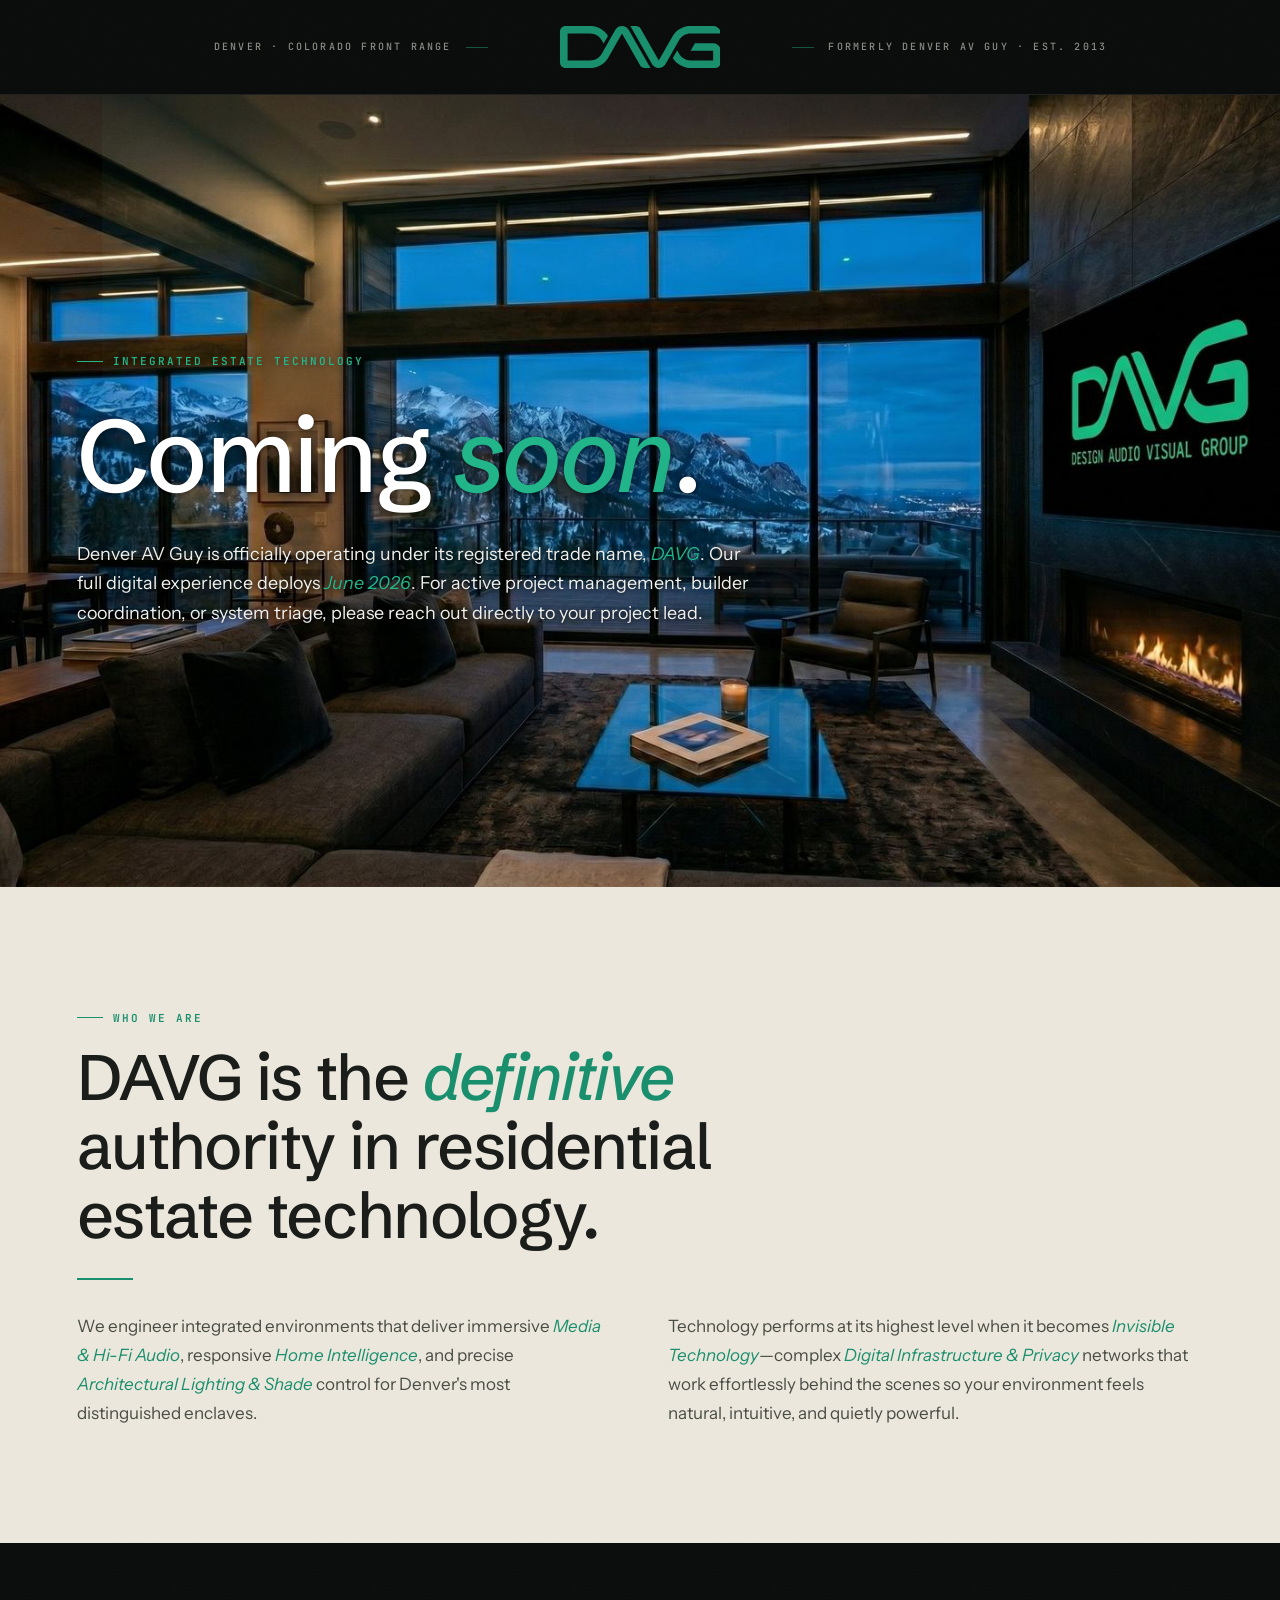
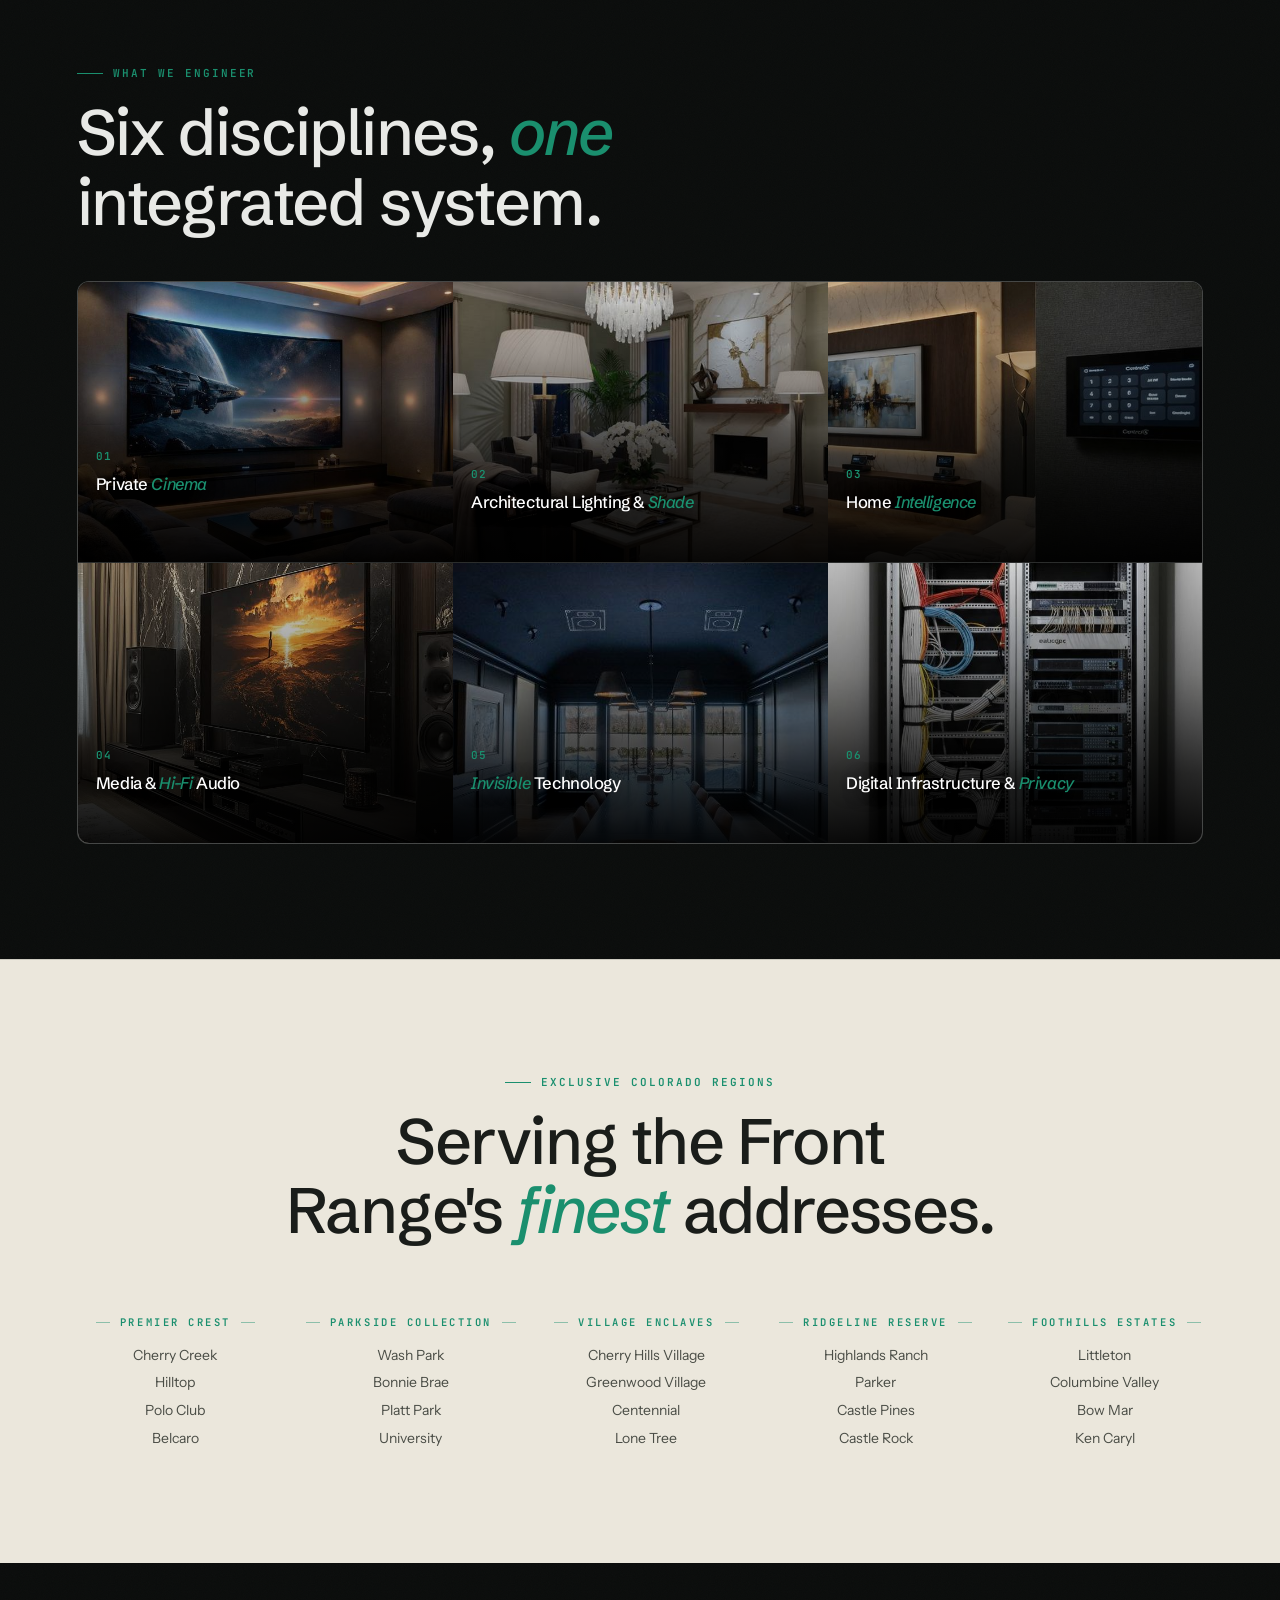
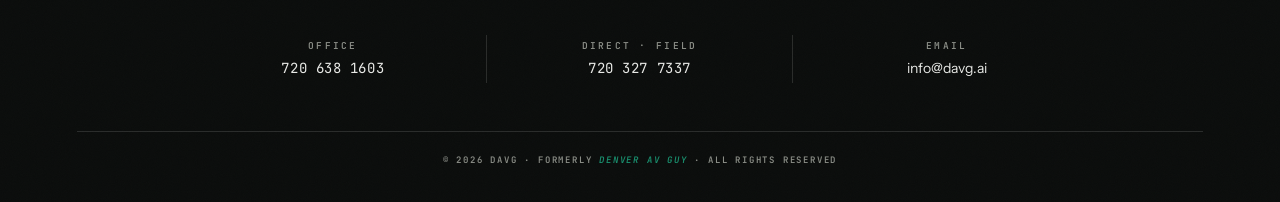
==== index.html @ 2631af92 "Add files via upload" ====
<!DOCTYPE html>
<html lang="en">
<head>
  <meta charset="UTF-8">
  <meta name="viewport" content="width=device-width, initial-scale=1.0">
  <meta name="color-scheme" content="dark light">
  <meta name="format-detection" content="telephone=no">
  <title>DAVG | Custom Home Automation &amp; Private Cinema Denver</title>
  <meta name="description" content="Designers and engineers of elite private cinemas, architectural lighting, and integrated estate technology across exclusive Colorado service regions.">
  <meta name="author" content="DAVG">
  <meta name="robots" content="index, follow, max-image-preview:large, max-snippet:-1">
  <meta name="googlebot" content="index, follow">
  <!-- Open Graph (social previews) -->
  <meta property="og:type"        content="website">
  <meta property="og:site_name"   content="DAVG">
  <meta property="og:locale"      content="en_US">
  <meta property="og:title"       content="DAVG | Custom Home Automation &amp; Private Cinema Denver">
  <meta property="og:description" content="Designers and engineers of elite private cinemas, architectural lighting, and integrated estate technology across exclusive Colorado service regions.">
  <meta property="og:url"         content="https://davg.ai/">
  <meta property="og:image"       content="https://davg.ai/og-image.jpg">
  <meta property="og:image:secure_url" content="https://davg.ai/og-image.jpg">
  <meta property="og:image:type"  content="image/jpeg">
  <meta property="og:image:width" content="1200">
  <meta property="og:image:height" content="630">
  <meta property="og:image:alt"   content="DAVG — Integrated Estate Technology, Coming June 2026">

  <!-- Twitter card -->
  <meta name="twitter:card"        content="summary_large_image">
  <meta name="twitter:title"       content="DAVG | Custom Home Automation &amp; Private Cinema Denver">
  <meta name="twitter:description" content="Designers and engineers of elite private cinemas, architectural lighting, and integrated estate technology across exclusive Colorado service regions.">
  <meta name="twitter:image"       content="https://davg.ai/og-image.jpg">
  <meta name="twitter:image:alt"   content="DAVG — Integrated Estate Technology, Coming June 2026">

  <!-- Favicons (embedded as base64 — no external requests) -->
  <link rel="icon" type="image/png" sizes="32x32" href="[data-uri]">
  <link rel="apple-touch-icon" sizes="180x180" href="[data-uri]">
  <meta name="theme-color" content="#0A0C0B">
  <link rel="canonical" href="https://davg.ai/">

  <link rel="preconnect" href="https://fonts.googleapis.com">
  <link rel="preconnect" href="https://fonts.gstatic.com" crossorigin>
  <link href="https://fonts.googleapis.com/css2?family=Instrument+Sans:ital,wght@0,400;0,500;0,600;1,400;1,500&family=JetBrains+Mono:wght@400;500;600&family=Schibsted+Grotesk:ital,wght@0,400;0,500;0,600;1,400;1,500&display=swap" rel="stylesheet">

  <script type="application/ld+json">
  {
    "@context": "https://schema.org",
    "@type": "ProfessionalService",
    "@id": "https://davg.ai/#organization",
    "name": "DAVG",
    "alternateName": ["Denver AV Guy", "Design Audio Visual Group"],
    "description": "Designers and engineers of elite private cinemas, architectural lighting, and integrated estate technology across exclusive Colorado service regions.",
    "url": "https://davg.ai/",
    "logo": "https://davg.ai/og-image.jpg",
    "image": "https://davg.ai/og-image.jpg",
    "foundingDate": "2013",
    "priceRange": "$$$$",
    "email": "info@davg.ai",
    "telephone": "+1-720-638-1603",
    "areaServed": [
      { "@type": "AdministrativeArea", "name": "Cherry Creek" },
      { "@type": "AdministrativeArea", "name": "Hilltop" },
      { "@type": "AdministrativeArea", "name": "Polo Club" },
      { "@type": "AdministrativeArea", "name": "Belcaro" },
      { "@type": "AdministrativeArea", "name": "Wash Park" },
      { "@type": "AdministrativeArea", "name": "Bonnie Brae" },
      { "@type": "AdministrativeArea", "name": "Platt Park" },
      { "@type": "AdministrativeArea", "name": "University" },
      { "@type": "AdministrativeArea", "name": "Cherry Hills Village" },
      { "@type": "AdministrativeArea", "name": "Greenwood Village" },
      { "@type": "AdministrativeArea", "name": "Centennial" },
      { "@type": "AdministrativeArea", "name": "Lone Tree" },
      { "@type": "AdministrativeArea", "name": "Highlands Ranch" },
      { "@type": "AdministrativeArea", "name": "Parker" },
      { "@type": "AdministrativeArea", "name": "Castle Pines" },
      { "@type": "AdministrativeArea", "name": "Castle Rock" },
      { "@type": "AdministrativeArea", "name": "Littleton" },
      { "@type": "AdministrativeArea", "name": "Columbine Valley" },
      { "@type": "AdministrativeArea", "name": "Bow Mar" },
      { "@type": "AdministrativeArea", "name": "Ken Caryl" }
    ],
    "contactPoint": [
      { "@type": "ContactPoint", "telephone": "+1-720-638-1603", "contactType": "customer service", "availableLanguage": ["English"] },
      { "@type": "ContactPoint", "telephone": "+1-720-327-7337", "contactType": "technical support",  "availableLanguage": ["English"] },
      { "@type": "ContactPoint", "email": "info@davg.ai",         "contactType": "customer service",  "availableLanguage": ["English"] }
    ],
    "knowsAbout": [
      "Private Cinema Design",
      "Architectural Lighting & Shade Systems",
      "Home Automation & Intelligence Systems",
      "Media & Hi-Fi Audio Systems",
      "Invisible Technology & Concealed AV Engineering",
      "Private Digital Infrastructure & Privacy Networks"
    ]
  }
  </script>

  <!-- WebSite entity (helps Google's knowledge graph link the entity properly) -->
  <script type="application/ld+json">
  {
    "@context": "https://schema.org",
    "@type": "WebSite",
    "@id": "https://davg.ai/#website",
    "url": "https://davg.ai/",
    "name": "DAVG",
    "description": "Integrated estate technology for the Colorado Front Range.",
    "publisher": { "@id": "https://davg.ai/#organization" },
    "inLanguage": "en-US"
  }
  </script>

  <style>
  /* ════════════════════════════════════════════════════════════════════
     DAVG DESIGN SYSTEM — tokens from colors_and_type.css + kit.css
     ════════════════════════════════════════════════════════════════════ */
  *, *::before, *::after { box-sizing: border-box; margin: 0; padding: 0; }

  :root {
    /* Cream surface family */
    --color-cream:   #F2EFE7;
    --color-cream-2: #EBE7DC;
    --color-cream-3: #E2DDCE;

    /* Text on cream */
    --color-text-dark:      #1A1D1A;
    --color-text-dark-mute: #4A4D46;
    --color-text-dark-fade: #5E615A;

    /* Dark surface family */
    --color-dark:   #0A0C0B;
    --color-dark-2: #0F1310;
    --color-dark-3: #141A16;

    /* Text on dark */
    --color-text-light:      #E8E9E6;
    --color-text-light-mute: #A9AFA6;
    --color-text-light-fade: #8A8D86;

    /* Accents */
    --color-teal:        #1A8F6E;
    --color-teal-bright: #22B589;

    /* Type families */
    --font-display: 'Schibsted Grotesk', system-ui, sans-serif;
    --font-body:    'Instrument Sans', system-ui, sans-serif;
    --font-mono:    'JetBrains Mono', ui-monospace, monospace;

    /* Tracking */
    --tracking-tight:  -0.025em;
    --tracking-widest:  0.18em;
    --tracking-logo:    0.20em;

    /* Fluid type scale */
    --text-h1:     clamp(3.25rem, 8vw, 6.5rem);
    --text-h2:     clamp(2.25rem, 5vw, 4rem);
    --text-h3:     clamp(1.5rem,  3vw, 2.25rem);
    --text-body:   1.0625rem;
    --text-eyebrow:11px;
  }

  /* Theme scope: DARK */
  [data-bg="dark"] {
    --sf:        var(--color-dark);
    --sf-card:   var(--color-dark-2);
    --tx:        var(--color-text-light);
    --tx-mute:   var(--color-text-light-mute);
    --tx-fade:   var(--color-text-light-fade);
    --hair:      rgba(232,233,230,0.14);
    --hair-strong: rgba(232,233,230,0.24);
    background: var(--sf);
    color: var(--tx);
  }

  /* Theme scope: CREAM */
  [data-bg="cream"] {
    --sf:        var(--color-cream-2);
    --sf-card:   var(--color-cream-3);
    --sf-feat:   var(--color-cream-3);
    --tx:        var(--color-text-dark);
    --tx-mute:   var(--color-text-dark-mute);
    --tx-fade:   var(--color-text-dark-fade);
    --hair:      rgba(26,29,26,0.14);
    --hair-strong: rgba(26,29,26,0.24);
    background: var(--sf);
    color: var(--tx);
  }

  html, body {
    background: var(--color-dark);
    color: var(--color-text-light);
    font-family: var(--font-body);
    -webkit-font-smoothing: antialiased;
    -moz-osx-font-smoothing: grayscale;
    min-height: 100vh;
    overflow-x: hidden;
  }

  /* Grain — applied only to dark sections via ::before */
  [data-bg="dark"] { position: relative; }
  [data-bg="dark"] > * { position: relative; z-index: 1; }
  [data-bg="dark"]::before {
    content: '';
    position: absolute; inset: 0; pointer-events: none; z-index: 0;
    opacity: 0.022;
    background-image: url("data:image/svg+xml,%3Csvg viewBox='0 0 256 256' xmlns='http://www.w3.org/2000/svg'%3E%3Cfilter id='n'%3E%3CfeTurbulence type='fractalNoise' baseFrequency='0.88' numOctaves='4' stitchTiles='stitch'/%3E%3C/filter%3E%3Crect width='100%25' height='100%25' filter='url(%23n)'/%3E%3C/svg%3E");
    background-size: 200px;
  }

  .davg-app { display: flex; flex-direction: column; min-height: 100vh; }
  .section  { padding: clamp(64px, 9vw, 130px) clamp(22px, 6vw, 90px); }
  .wrap     { max-width: 1180px; margin: 0 auto; width: 100%; }

  /* ─────────── EYEBROW ─────────── */
  .eyebrow {
    font-family: var(--font-mono);
    font-size: var(--text-eyebrow);
    letter-spacing: var(--tracking-widest);
    text-transform: uppercase;
    font-weight: 600;
    color: var(--color-teal);
    display: inline-flex; align-items: center; gap: 10px;
    margin: 0;
  }
  .eyebrow::before {
    content: ''; width: 26px; height: 1px;
    background: var(--color-teal);
    display: inline-block; flex-shrink: 0;
  }

  /* ─────────── HEADINGS ─────────── */
  .h1 {
    font-family: var(--font-display);
    font-size: var(--text-h1);
    font-weight: 500;
    line-height: 1.0;
    letter-spacing: var(--tracking-tight);
    color: var(--tx);
    text-wrap: balance;
    margin: 0;
  }
  .h2 {
    font-family: var(--font-display);
    font-size: var(--text-h2);
    font-weight: 500;
    line-height: 1.08;
    letter-spacing: var(--tracking-tight);
    color: var(--tx);
    text-wrap: balance;
    margin: 0;
  }
  .h3 {
    font-family: var(--font-display);
    font-size: var(--text-h3);
    font-weight: 500;
    line-height: 1.2;
    letter-spacing: var(--tracking-tight);
    color: var(--tx);
    margin: 0;
  }
  .h1 em, .h2 em, .h3 em {
    font-style: italic;
    color: var(--color-teal);
    font-weight: inherit;
  }

  .lede {
    font-family: var(--font-body);
    font-size: clamp(1.0625rem, 1.4vw, 1.25rem);
    line-height: 1.65;
    color: var(--tx-mute);
    max-width: 56ch;
  }
  .lede em {
    font-style: italic;
    color: var(--color-teal);
  }

  .body-p {
    font-family: var(--font-body);
    font-size: var(--text-body);
    line-height: 1.7;
    color: var(--tx-mute);
  }
  .body-p em { font-style: italic; color: var(--color-teal); }

  /* ─────────── HEADER ─────────── */
  .hdr {
    position: sticky; top: 0; z-index: 50;
    display: grid;
    grid-template-columns: 1fr auto 1fr;
    align-items: center;
    gap: clamp(28px, 6vw, 72px);
    padding: 26px clamp(28px, 6vw, 90px);
    background: color-mix(in srgb, var(--color-dark) 84%, transparent);
    backdrop-filter: blur(16px); -webkit-backdrop-filter: blur(16px);
    border-bottom: 1px solid rgba(232,233,230,0.10);
  }
  .hdr__meta {
    font-family: var(--font-mono);
    font-size: 10px; font-weight: 500;
    letter-spacing: 0.22em; text-transform: uppercase;
    color: var(--color-text-light-fade);
    display: inline-flex; align-items: center; gap: 14px;
    line-height: 1;
    overflow: hidden;
  }
  .hdr__meta-text {
    white-space: nowrap;
    overflow: hidden;
    text-overflow: ellipsis;
    min-width: 0;
  }
  /* Teal hairline accents that point toward the centred logo */
  .hdr__meta::before {
    content: '';
    width: 22px; height: 1px;
    background: var(--color-teal);
    opacity: 0.55;
    flex-shrink: 0;
  }
  /* Left meta: hide the default ::before, use ::after instead so the dash
     sits on the inside (closer to the logo) without reversing the words */
  .hdr__meta--left::before  { content: none; }
  .hdr__meta--left::after {
    content: '';
    width: 22px; height: 1px;
    background: var(--color-teal);
    opacity: 0.55;
    flex-shrink: 0;
  }
  .hdr__meta--left  { justify-content: flex-end; text-align: right; }
  .hdr__meta--right { justify-content: flex-start; text-align: left; }

  @media (max-width: 880px) {
    .hdr {
      grid-template-columns: 1fr;
      justify-items: center;
      gap: 14px;
      padding: 18px clamp(18px, 5vw, 40px);
    }
    .hdr__meta {
      font-size: 9px; letter-spacing: 0.2em; gap: 10px;
    }
    .hdr__meta::before,
    .hdr__meta--left::after { width: 18px; }
    .hdr__meta--left { text-align: center; }
  }
  .hdr__logo {
    height: 42px; width: auto; display: block;
    animation: logoPulse 5s ease-in-out infinite;
  }
  @keyframes logoPulse {
    0%,100%{ filter: drop-shadow(0 0 1px rgba(232,233,230,.30)) drop-shadow(0 0 16px rgba(34,181,137,.28)); }
    50%    { filter: drop-shadow(0 0 1px rgba(232,233,230,.15)) drop-shadow(0 0  8px rgba(34,181,137,.12)); }
  }

  /* ─────────── HERO (DARK) ─────────── */
  .hero {
    min-height: 88vh;
    display: flex; align-items: center;
    position: relative;
    background-image: url('[data-uri]');
    background-size: cover;
    background-position: center;
    background-repeat: no-repeat;
    overflow: hidden;
  }
  .hero__inner { display: grid; gap: 32px; max-width: 980px; }
  .hero .h1 { margin-top: 4px; }
  .hero__meta {
    margin-top: 56px;
    padding-top: 22px;
    border-top: 1px solid var(--hair);
    display: flex; justify-content: space-between; gap: 20px; flex-wrap: wrap;
    font-family: var(--font-mono);
    font-size: 11px; font-weight: 600;
    letter-spacing: 0.14em; text-transform: uppercase;
    color: var(--tx-fade);
  }

  /* Dark overlay — the new hero is already moody/dark so we just add a
     light atmospheric wash. The variation across the image is tiny (0.42 → 0.22),
     completely imperceptible as a gradient — reads as one cinematic frame. */
  .hero::before {
    content: '';
    position: absolute; inset: 0;
    background: linear-gradient(108deg,
      rgba(10,12,11,0.42) 0%,
      rgba(10,12,11,0.36) 40%,
      rgba(10,12,11,0.28) 75%,
      rgba(10,12,11,0.22) 100%);
    pointer-events: none;
    z-index: 0;
  }
  /* Subtle teal ambient on top of the overlay for brand atmosphere */
  .hero::after {
    content: '';
    position: absolute; top: -10vh; left: 8%;
    width: 600px; height: 70vh;
    background: radial-gradient(ellipse at 30% 30%, rgba(26,143,110,0.10) 0%, transparent 65%);
    pointer-events: none;
    z-index: 0;
    mix-blend-mode: screen;
  }
  .hero > * { position: relative; z-index: 1; }

  /* Hero text — bright with dark halos for safety on any pixel of the photo */
  .hero .eyebrow { text-shadow: 0 1px 10px rgba(0,0,0,0.7); color: #22B589; }
  .hero .eyebrow::before { background: #22B589; }
  .hero .h1      { color: #FFFFFF; text-shadow: 0 2px 26px rgba(0,0,0,0.75), 0 1px 4px rgba(0,0,0,0.55); }
  .hero .h1 em   { color: #22B589; }
  .hero .lede    { color: #F0F1ED; text-shadow: 0 1px 14px rgba(0,0,0,0.80), 0 1px 4px rgba(0,0,0,0.60); }
  .hero .lede em { color: #22B589; }

  /* Mobile: vertical gradient (slightly heavier at bottom where text sits) */
  @media (max-width: 720px) {
    .hero {
      min-height: 86vh;
      background-position: center;
    }
    .hero::before {
      background: linear-gradient(to bottom,
        rgba(10,12,11,0.22) 0%,
        rgba(10,12,11,0.32) 50%,
        rgba(10,12,11,0.55) 100%);
    }
  }

  /* ─────────── CREAM SECTION ─────────── */
  .cream-section .h2 { margin: 18px 0 32px; max-width: 22ch; }
  .cream-section__grid {
    display: grid;
    grid-template-columns: 1fr 1fr;
    gap: 28px 56px;
    margin-top: 8px;
  }
  @media (max-width: 720px) { .cream-section__grid { grid-template-columns: 1fr; } }

  /* Magazine-style drop accent */
  .cream-section .h2::after {
    content: '';
    display: block;
    width: 56px; height: 2px;
    background: var(--color-teal);
    margin-top: 28px;
  }

  /* ─────────── SERVICES (DARK, 3×2 IMAGE CARDS) ─────────── */
  .services-section .h2 { margin: 18px 0 44px; max-width: 18ch; }
  .services-grid {
    display: grid;
    grid-template-columns: repeat(3, 1fr);
    gap: 1px;
    background: var(--hair);
    border: 1px solid var(--hair);
    border-radius: 12px;
    overflow: hidden;
  }
  @media (max-width: 880px) { .services-grid { grid-template-columns: repeat(2, 1fr); } }
  @media (max-width: 540px) { .services-grid { grid-template-columns: 1fr; } }

  .svc {
    position: relative;
    aspect-ratio: 16 / 11;
    min-height: 280px;
    display: flex; flex-direction: column; justify-content: flex-end;
    overflow: hidden;
    background: var(--sf-card);
    cursor: default;
  }
  .svc__bg {
    position: absolute; inset: 0;
    background-size: cover; background-position: center;
    background-color: var(--color-dark-3);
    transition: transform 0.65s cubic-bezier(0.16,1,0.3,1);
  }
  .svc:hover .svc__bg { transform: scale(1.05); }

  .svc__overlay {
    position: absolute; inset: 0;
    background: linear-gradient(to top,
      rgba(0,0,0,0.95) 0%,
      rgba(0,0,0,0.78) 25%,
      rgba(0,0,0,0.42) 60%,
      rgba(0,0,0,0.15) 100%);
    transition: background 0.4s ease;
  }
  .svc:hover .svc__overlay {
    background: linear-gradient(to top,
      rgba(0,0,0,0.97) 0%,
      rgba(0,0,0,0.85) 30%,
      rgba(0,0,0,0.50) 65%,
      rgba(0,0,0,0.22) 100%);
  }

  .svc::after {
    content: '';
    position: absolute; bottom: 0; left: 0; right: 0; height: 2px;
    background: var(--color-teal);
    transform: scaleX(0); transform-origin: left;
    transition: transform 0.4s cubic-bezier(0.16,1,0.3,1);
  }
  .svc:hover::after { transform: scaleX(1); }

  .svc__content { position: relative; z-index: 2; padding: 22px 18px 22px; }
  .svc__num {
    font-family: var(--font-mono);
    font-size: 11px; font-weight: 600;
    letter-spacing: 0.12em;
    color: var(--color-teal);
    display: block; margin-bottom: 12px;
  }
  .svc__name {
    font-family: var(--font-display);
    font-size: clamp(0.95rem, 1.3vw, 1.1875rem);
    font-weight: 500;
    letter-spacing: var(--tracking-tight);
    color: #FFFFFF;
    line-height: 1.2;
    margin-bottom: 8px;
    text-shadow: 0 1px 18px rgba(0,0,0,0.55);
  }
  .svc__name em { font-style: italic; color: var(--color-teal); text-shadow: 0 1px 18px rgba(0,0,0,0.65); }
  .svc__desc {
    font-family: var(--font-body);
    font-size: 12px; line-height: 1.55;
    color: #E8E9E6;
    text-shadow: 0 1px 8px rgba(0,0,0,0.55);
    opacity: 0; transform: translateY(6px);
    transition: opacity 0.35s ease, transform 0.35s ease;
  }
  .svc:hover .svc__desc { opacity: 1; transform: translateY(0); }

  /* ─────────── SERVICE AREAS SECTION (own section above footer) ───────────
     5 evenly-spaced columns, centred and symmetrical.
     Region name in signature teal as an emblem-style label with hairline flanks.
  */
  .areas-section {
    padding: clamp(64px, 9vw, 120px) clamp(22px, 6vw, 90px);
    border-top: 1px solid var(--hair);
  }
  .areas-section__head {
    text-align: center;
    margin: 0 auto clamp(48px, 6vw, 72px);
    display: flex; flex-direction: column; align-items: center; gap: 18px;
  }
  .areas-grid {
    display: grid;
    grid-template-columns: repeat(5, 1fr);
    gap: clamp(20px, 2.5vw, 40px);
    max-width: 1280px;
    margin: 0 auto;
  }
  @media (max-width: 1100px) {
    .areas-grid { grid-template-columns: repeat(3, 1fr); gap: 44px 32px; }
  }
  @media (max-width: 720px) {
    .areas-grid { grid-template-columns: repeat(2, 1fr); gap: 40px 24px; }
  }
  @media (max-width: 460px) {
    .areas-grid { grid-template-columns: 1fr; gap: 36px; }
  }

  .area-col {
    display: flex;
    flex-direction: column;
    align-items: center;
    text-align: center;
    gap: 18px;
  }
  .area-col__name {
    font-family: var(--font-mono);
    font-size: 10.5px;
    font-weight: 600;
    letter-spacing: 0.24em;
    text-transform: uppercase;
    color: var(--color-teal);
    display: inline-flex;
    align-items: center;
    gap: 10px;
    line-height: 1;
    white-space: nowrap;
  }
  .area-col__name::before,
  .area-col__name::after {
    content: '';
    width: 14px; height: 1px;
    background: var(--color-teal);
    opacity: 0.45;
    flex-shrink: 0;
  }
  .area-col__list {
    list-style: none;
    display: flex;
    flex-direction: column;
    gap: 8px;
  }
  .area-col__list li {
    font-family: var(--font-body);
    font-size: 14px;
    line-height: 1.4;
    color: var(--tx-mute);
  }

  /* ─────────── FOOTER ROWS — live inside .ftr (dark) ─────────── */

  /* Dark footer container */
  .ftr {
    padding: clamp(48px, 6vw, 72px) clamp(22px, 6vw, 90px) 36px;
  }

  /* Contact rail: 3 evenly-spaced blocks with vertical hairlines between */
  .contact-rail {
    margin: 0 auto;
    max-width: 920px;
    display: grid;
    grid-template-columns: 1fr 1fr 1fr;
  }
  .contact-cell {
    display: flex;
    flex-direction: column;
    align-items: center;
    gap: 8px;
    padding: 6px clamp(16px, 3vw, 32px);
    border-right: 1px solid var(--hair);
    text-align: center;
  }
  .contact-cell:last-child { border-right: none; }

  .contact-cell__label {
    font-family: var(--font-mono);
    font-size: 9.5px;
    font-weight: 600;
    letter-spacing: 0.24em;
    text-transform: uppercase;
    color: var(--tx-fade);
    line-height: 1;
  }
  .contact-cell__value {
    font-family: var(--font-mono);
    font-size: 14px;
    font-weight: 400;
    letter-spacing: 0.04em;
    color: var(--tx);
    text-decoration: none;
    line-height: 1.3;
    transition: color 0.25s ease;
  }
  .contact-cell__value--email {
    font-family: var(--font-body);
    letter-spacing: 0;
  }
  .contact-cell__value:hover { color: var(--color-teal); }

  @media (max-width: 640px) {
    .contact-rail {
      grid-template-columns: 1fr;
    }
    .contact-cell {
      border-right: none;
      border-bottom: 1px solid var(--hair);
      padding: 18px 0;
    }
    .contact-cell:last-child { border-bottom: none; }
  }

  /* Legal rail — single centred line */
  .legal-rail {
    margin: clamp(36px, 4vw, 48px) auto 0;
    padding-top: 22px;
    border-top: 1px solid var(--hair);
    max-width: 1280px;
    text-align: center;
    font-family: var(--font-mono);
    font-size: 9px; font-weight: 600;
    letter-spacing: 0.2em; text-transform: uppercase;
    color: var(--tx-fade);
  }
  .legal-rail em { font-style: italic; color: var(--color-teal); }

  /* ─────────── ANIMATIONS ─────────── */
  @keyframes fadeUp {
    from { opacity: 0; transform: translateY(20px); }
    to   { opacity: 1; transform: translateY(0); }
  }
  .a1 { animation: fadeUp 0.9s cubic-bezier(0.16,1,0.3,1) both 0.05s; }
  .a2 { animation: fadeUp 0.9s cubic-bezier(0.16,1,0.3,1) both 0.18s; }
  .a3 { animation: fadeUp 0.9s cubic-bezier(0.16,1,0.3,1) both 0.32s; }
  .a4 { animation: fadeUp 0.9s cubic-bezier(0.16,1,0.3,1) both 0.46s; }
  .a5 { animation: fadeUp 0.9s cubic-bezier(0.16,1,0.3,1) both 0.60s; }
  </style>
</head>

<body>
<div class="davg-app">

  <!-- ═══════════════ HEADER ═══════════════ -->
  <header class="hdr a1" data-bg="dark">
    <span class="hdr__meta hdr__meta--left"><span class="hdr__meta-text">Denver &middot; Colorado Front Range</span></span>
    <svg class="hdr__logo" xmlns="http://www.w3.org/2000/svg" viewBox="0 0 553.7 144.64" aria-label="DAVG" role="img">
      <path fill="#1A8F6E" d="M449.85,85.44h77.61v32.96h-77.61c-22.59,0-36-15.06-41.17-25.35h0s0-.03-.02-.05l-5.11-8.93-15.11,26.42c2.3,4.02,17.48,27.74,49.22,33.12,3.96.67,8.04,1.02,12.19,1.02h84.95c10.44,0,18.9-8.46,18.9-18.9v-40.3c0-14.49-11.75-26.24-26.24-26.24h-62.57l-15.03,26.24Z"/>
      <path fill="#1A8F6E" d="M449.85,0c-4.15,0-8.23.36-12.19,1.03-20.56,3.48-38.16,15.64-48.91,32.58,0,.01-.02.03-.03.04l-48.55,84.75-62.24-108.88c-3.37-5.89-9.63-9.52-16.41-9.52h-19.26l75.1,131.38c4.68,8.18,13.38,13.23,22.81,13.23s18.13-5.05,22.81-13.23l46.83-81.92c8.21-14.36,23.48-23.22,40.02-23.22h103.87c0-14.49-11.75-26.24-26.24-26.24h-77.61Z"/>
      <path fill="#1A8F6E" d="M236.31,13.24C231.64,5.06,222.94.01,213.52.01s-18.12,5.05-22.79,13.22l-46.84,81.94c-8.21,14.36-23.48,23.22-40.02,23.22H26.24V26.24h77.61c22.59,0,36,15.06,41.17,25.35h0s0,.03.02.05l5.11,8.93,15.11-26.42c-2.31-4.03-17.48-27.74-49.22-33.12-3.96-.67-8.04-1.02-12.19-1.02H18.9C8.46,0,0,8.46,0,18.9v106.84c0,10.44,8.46,18.9,18.9,18.9h84.94c4.15,0,8.23-.36,12.19-1.03,20.56-3.48,38.16-15.64,48.91-32.58,0-.01.02-.03.03-.04l48.55-84.75,62.24,108.88c3.37,5.89,9.63,9.52,16.41,9.52h19.26L236.31,13.24Z"/>
    </svg>
    <span class="hdr__meta hdr__meta--right"><span class="hdr__meta-text">Formerly Denver AV Guy &middot; Est. 2013</span></span>
  </header>

  <!-- ═══════════════ HERO ═══════════════ -->
  <section class="section hero" data-bg="dark">
    <div class="wrap">
      <div class="hero__inner">
        <div class="eyebrow a1">Integrated Estate Technology</div>
        <h1 class="h1 a2">Coming <em>soon</em>.</h1>
        <p class="lede a3">
          Denver AV Guy is officially operating under its registered trade name,
          <em>DAVG</em>. Our full digital experience deploys <em>June&nbsp;2026</em>.
          For active project management, builder coordination, or system triage,
          please reach out directly to your project lead.
        </p>
      </div>
    </div>
  </section>

  <!-- ═══════════════ CREAM SECTION ═══════════════ -->
  <section class="section cream-section" data-bg="cream">
    <div class="wrap">
      <div class="eyebrow">Who we are</div>
      <h2 class="h2">DAVG is the <em>definitive</em> authority in residential estate technology.</h2>

      <div class="cream-section__grid">
        <p class="body-p">
          We engineer integrated environments that deliver immersive
          <em>Media &amp; Hi-Fi Audio</em>, responsive <em>Home Intelligence</em>,
          and precise <em>Architectural Lighting &amp; Shade</em> control for
          Denver's most distinguished enclaves.
        </p>
        <p class="body-p">
          Technology performs at its highest level when it becomes
          <em>Invisible Technology</em>—complex <em>Digital Infrastructure &amp; Privacy</em>
          networks that work effortlessly behind the scenes so your environment
          feels natural, intuitive, and quietly powerful.
        </p>
      </div>
    </div>
  </section>

  <!-- ═══════════════ SERVICES — 6×1 IMAGE CARDS ═══════════════
       Add background images by setting:  style="background-image:url('...')"
       on each .svc__bg div below.
       ═════════════════════════════════════════════════════════ -->
  <section class="section services-section" data-bg="dark">
    <div class="wrap">
      <div class="eyebrow">What we engineer</div>
      <h2 class="h2">Six disciplines, <em>one</em> integrated system.</h2>

      <div class="services-grid">

        <div class="svc">
          <div class="svc__bg" style="background-image:url('[data-uri]');"></div>
          <div class="svc__overlay"></div>
          <div class="svc__content">
            <span class="svc__num">01</span>
            <div class="svc__name">Private <em>Cinema</em></div>
            <p class="svc__desc">Bespoke screening rooms — calibrated projection, acoustics &amp; concealed wiring.</p>
          </div>
        </div>

        <div class="svc">
          <div class="svc__bg" style="background-image:url('[data-uri]');"></div>
          <div class="svc__overlay"></div>
          <div class="svc__content">
            <span class="svc__num">02</span>
            <div class="svc__name">Architectural Lighting &amp; <em>Shade</em></div>
            <p class="svc__desc">Tunable, automated, concealed light and shade systems.</p>
          </div>
        </div>

        <div class="svc">
          <div class="svc__bg" style="background-image:url('[data-uri]');"></div>
          <div class="svc__overlay"></div>
          <div class="svc__content">
            <span class="svc__num">03</span>
            <div class="svc__name">Home <em>Intelligence</em></div>
            <p class="svc__desc">Whole-estate control, scenes &amp; unified interfaces.</p>
          </div>
        </div>

        <div class="svc">
          <div class="svc__bg" style="background-image:url('[data-uri]');"></div>
          <div class="svc__overlay"></div>
          <div class="svc__content">
            <span class="svc__num">04</span>
            <div class="svc__name">Media &amp; <em>Hi-Fi</em> Audio</div>
            <p class="svc__desc">Reference listening and distributed audio throughout the home.</p>
          </div>
        </div>

        <div class="svc">
          <div class="svc__bg" style="background-image:url('[data-uri]');"></div>
          <div class="svc__overlay"></div>
          <div class="svc__content">
            <span class="svc__num">05</span>
            <div class="svc__name"><em>Invisible</em> Technology</div>
            <p class="svc__desc">Concealed AV engineering that disappears into the architecture.</p>
          </div>
        </div>

        <div class="svc">
          <div class="svc__bg" style="background-image:url('[data-uri]');"></div>
          <div class="svc__overlay"></div>
          <div class="svc__content">
            <span class="svc__num">06</span>
            <div class="svc__name">Digital Infrastructure &amp; <em>Privacy</em></div>
            <p class="svc__desc">Hardened networks and privacy-first digital infrastructure.</p>
          </div>
        </div>

      </div>
    </div>
  </section>

  <!-- ═══════════════ SERVICE AREAS ═══════════════ -->
  <section class="areas-section" data-bg="cream">
    <div class="areas-section__head">
      <div class="eyebrow">Exclusive Colorado regions</div>
      <h2 class="h2" style="max-width: 22ch;">Serving the Front Range's <em>finest</em> addresses.</h2>
    </div>

    <div class="areas-grid">

      <div class="area-col">
        <span class="area-col__name">Premier Crest</span>
        <ul class="area-col__list">
          <li>Cherry Creek</li>
          <li>Hilltop</li>
          <li>Polo Club</li>
          <li>Belcaro</li>
        </ul>
      </div>

      <div class="area-col">
        <span class="area-col__name">Parkside Collection</span>
        <ul class="area-col__list">
          <li>Wash Park</li>
          <li>Bonnie Brae</li>
          <li>Platt Park</li>
          <li>University</li>
        </ul>
      </div>

      <div class="area-col">
        <span class="area-col__name">Village Enclaves</span>
        <ul class="area-col__list">
          <li>Cherry Hills Village</li>
          <li>Greenwood Village</li>
          <li>Centennial</li>
          <li>Lone Tree</li>
        </ul>
      </div>

      <div class="area-col">
        <span class="area-col__name">Ridgeline Reserve</span>
        <ul class="area-col__list">
          <li>Highlands Ranch</li>
          <li>Parker</li>
          <li>Castle Pines</li>
          <li>Castle Rock</li>
        </ul>
      </div>

      <div class="area-col">
        <span class="area-col__name">Foothills Estates</span>
        <ul class="area-col__list">
          <li>Littleton</li>
          <li>Columbine Valley</li>
          <li>Bow Mar</li>
          <li>Ken Caryl</li>
        </ul>
      </div>

    </div>
  </section>

  <!-- ═══════════════ FOOTER (DARK) ═══════════════ -->
  <footer class="ftr" data-bg="dark">

    <!-- Contact rail — 3 evenly-spaced blocks with vertical dividers -->
    <div class="contact-rail">

      <div class="contact-cell">
        <span class="contact-cell__label">Office</span>
        <a href="tel:+17206381603" class="contact-cell__value">720 638 1603</a>
      </div>

      <div class="contact-cell">
        <span class="contact-cell__label">Direct &middot; Field</span>
        <a href="tel:+17203277337" class="contact-cell__value">720 327 7337</a>
      </div>

      <div class="contact-cell">
        <span class="contact-cell__label">Email</span>
        <a href="mailto:info@davg.ai" class="contact-cell__value contact-cell__value--email">info@davg.ai</a>
      </div>

    </div>

    <!-- Legal rail -->
    <div class="legal-rail">
      © 2026 DAVG &middot; Formerly <em>Denver AV Guy</em> &middot; All Rights Reserved
    </div>

  </footer>

</div>
</body>
</html>
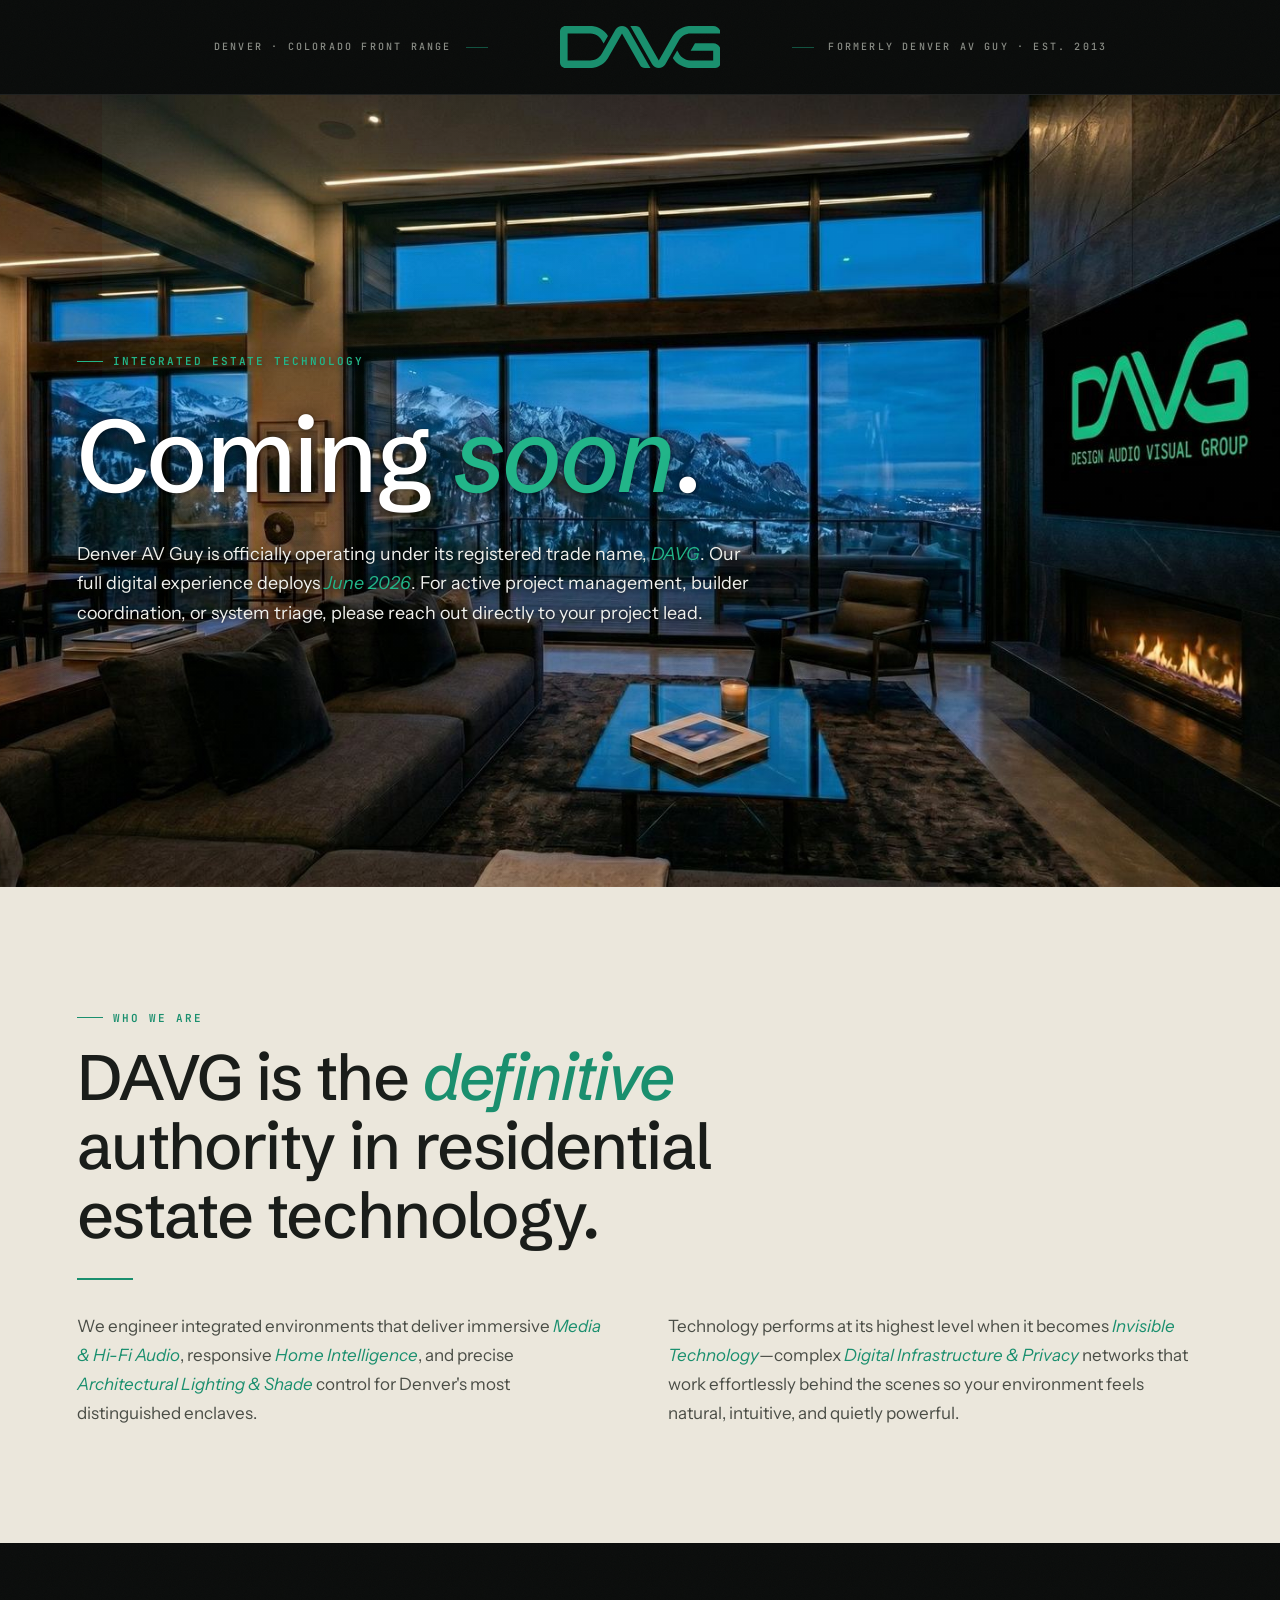
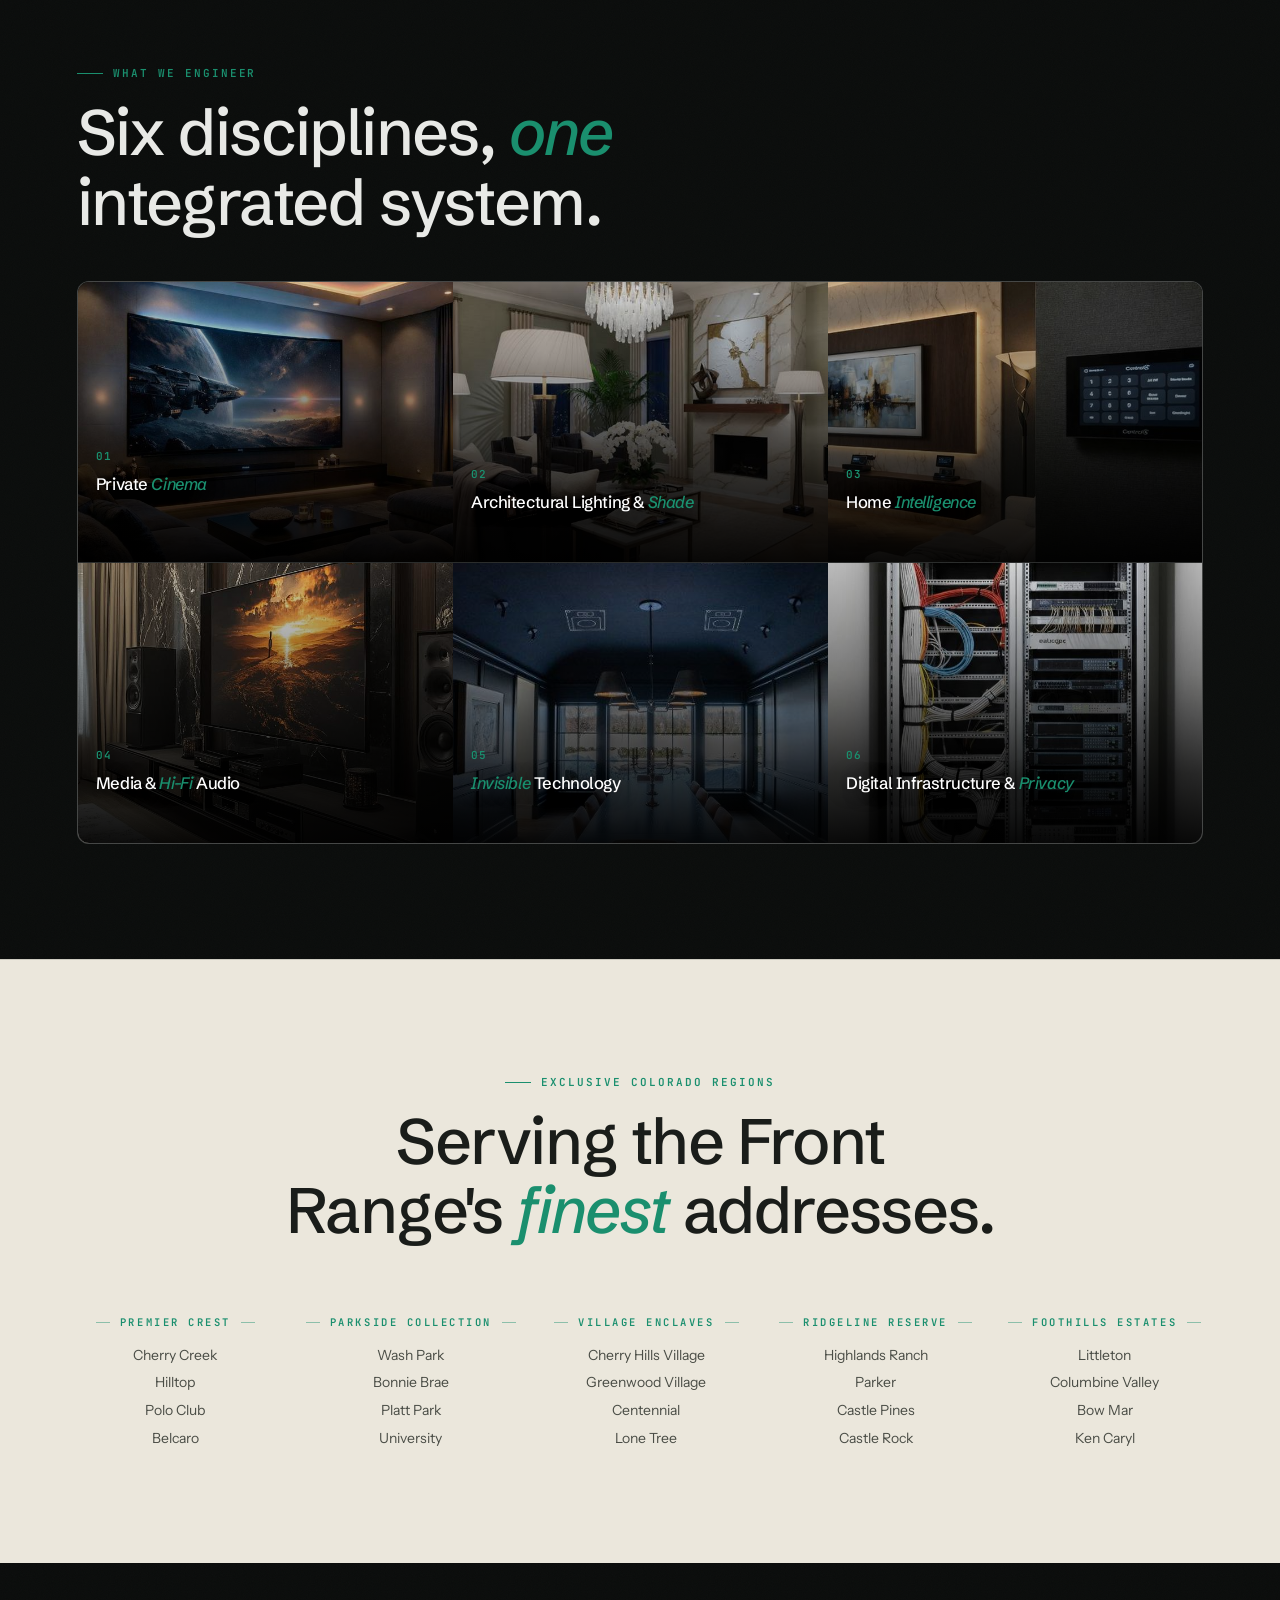
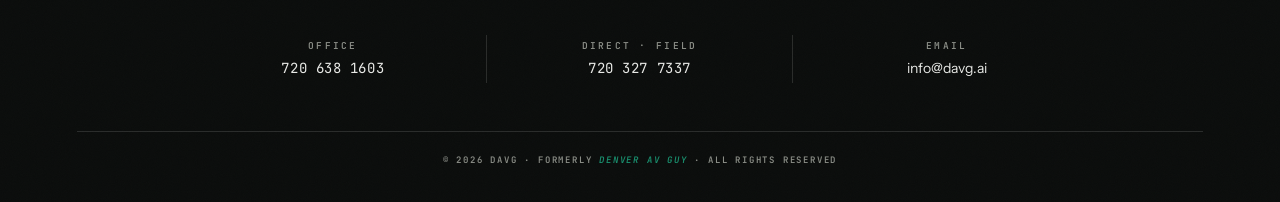
==== commit 0f1def66: "Add will-change property to logo animation" ====
--- a/index.html
+++ b/index.html
@@ -39,8 +39,9 @@
 
   <link rel="preconnect" href="https://fonts.googleapis.com">
   <link rel="preconnect" href="https://fonts.gstatic.com" crossorigin>
-  <link href="https://fonts.googleapis.com/css2?family=Instrument+Sans:ital,wght@0,400;0,500;0,600;1,400;1,500&family=JetBrains+Mono:wght@400;500;600&family=Schibsted+Grotesk:ital,wght@0,400;0,500;0,600;1,400;1,500&display=swap" rel="stylesheet">
-
+  <link rel="preload" href="https://fonts.googleapis.com/css2?family=Instrument+Sans:ital,wght@0,400;0,500;0,600;1,400;1,500&family=JetBrains+Mono:wght@400;500;600&family=Schibsted+Grotesk:ital,wght@0,400;0,500;0,600;1,400;1,500&display=swap" as="style" onload="this.onload=null;this.rel='stylesheet'">
+  <noscript><link rel="stylesheet" href="https://fonts.googleapis.com/css2?family=Instrument+Sans:ital,wght@0,400;0,500;0,600;1,400;1,500&family=JetBrains+Mono:wght@400;500;600&family=Schibsted+Grotesk:ital,wght@0,400;0,500;0,600;1,400;1,500&display=swap"></noscript>
+  
   <script type="application/ld+json">
   {
     "@context": "https://schema.org",
@@ -347,7 +348,9 @@
   .hdr__logo {
     height: 42px; width: auto; display: block;
     animation: logoPulse 5s ease-in-out infinite;
-  }
+    will-change: filter;
+  }
+    
   @keyframes logoPulse {
     0%,100%{ filter: drop-shadow(0 0 1px rgba(232,233,230,.30)) drop-shadow(0 0 16px rgba(34,181,137,.28)); }
     50%    { filter: drop-shadow(0 0 1px rgba(232,233,230,.15)) drop-shadow(0 0  8px rgba(34,181,137,.12)); }
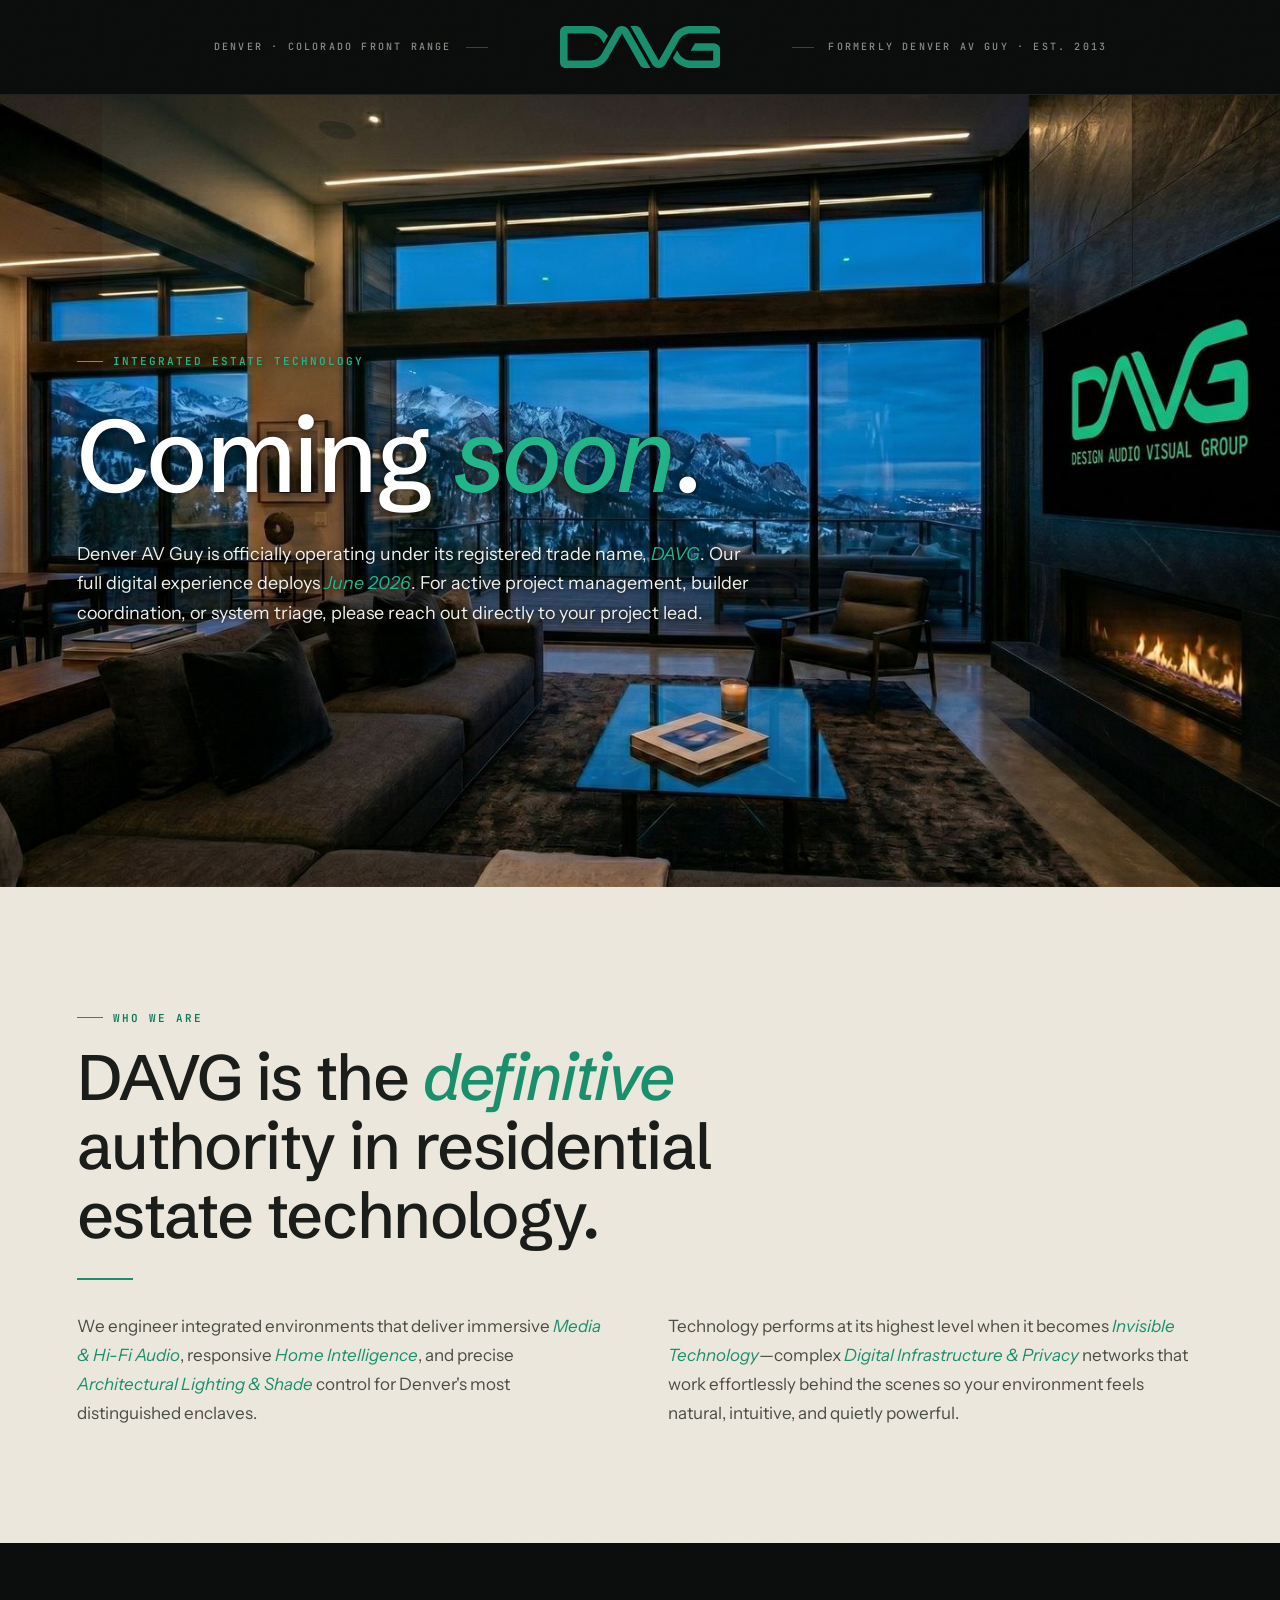
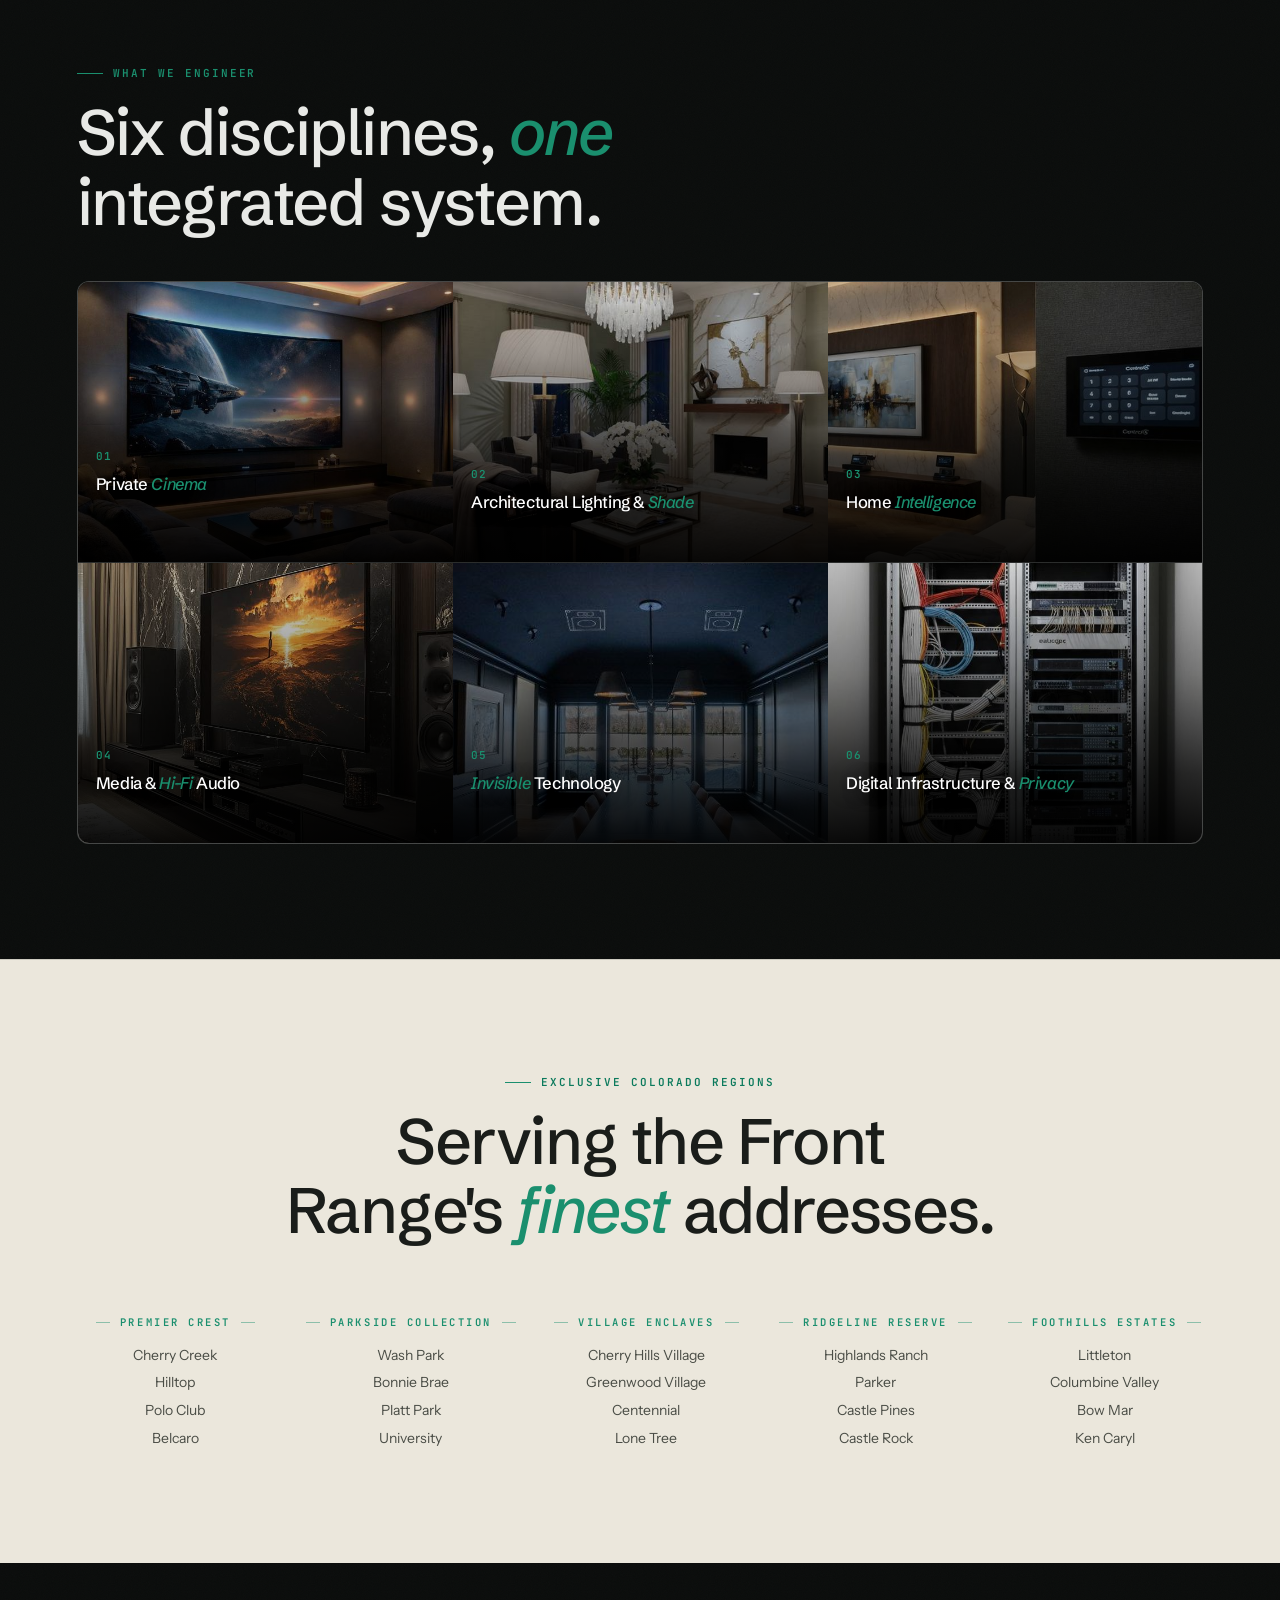
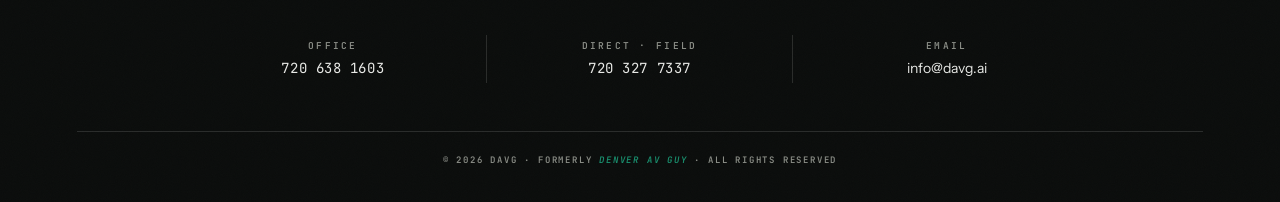
==== commit 4d162056: "Update index.html" ====
--- a/index.html
+++ b/index.html
@@ -226,7 +226,12 @@
     background: var(--color-teal);
     display: inline-block; flex-shrink: 0;
   }
-
+/* Accessibility: darken teal labels on cream backgrounds for WCAG AA compliance */
+  [data-bg="cream"] .eyebrow,
+  [data-bg="cream"] .svc__num,
+  [data-bg="cream"] .region__label {
+    color: #0B7A5C;
+  }
   /* ─────────── HEADINGS ─────────── */
   .h1 {
     font-family: var(--font-display);
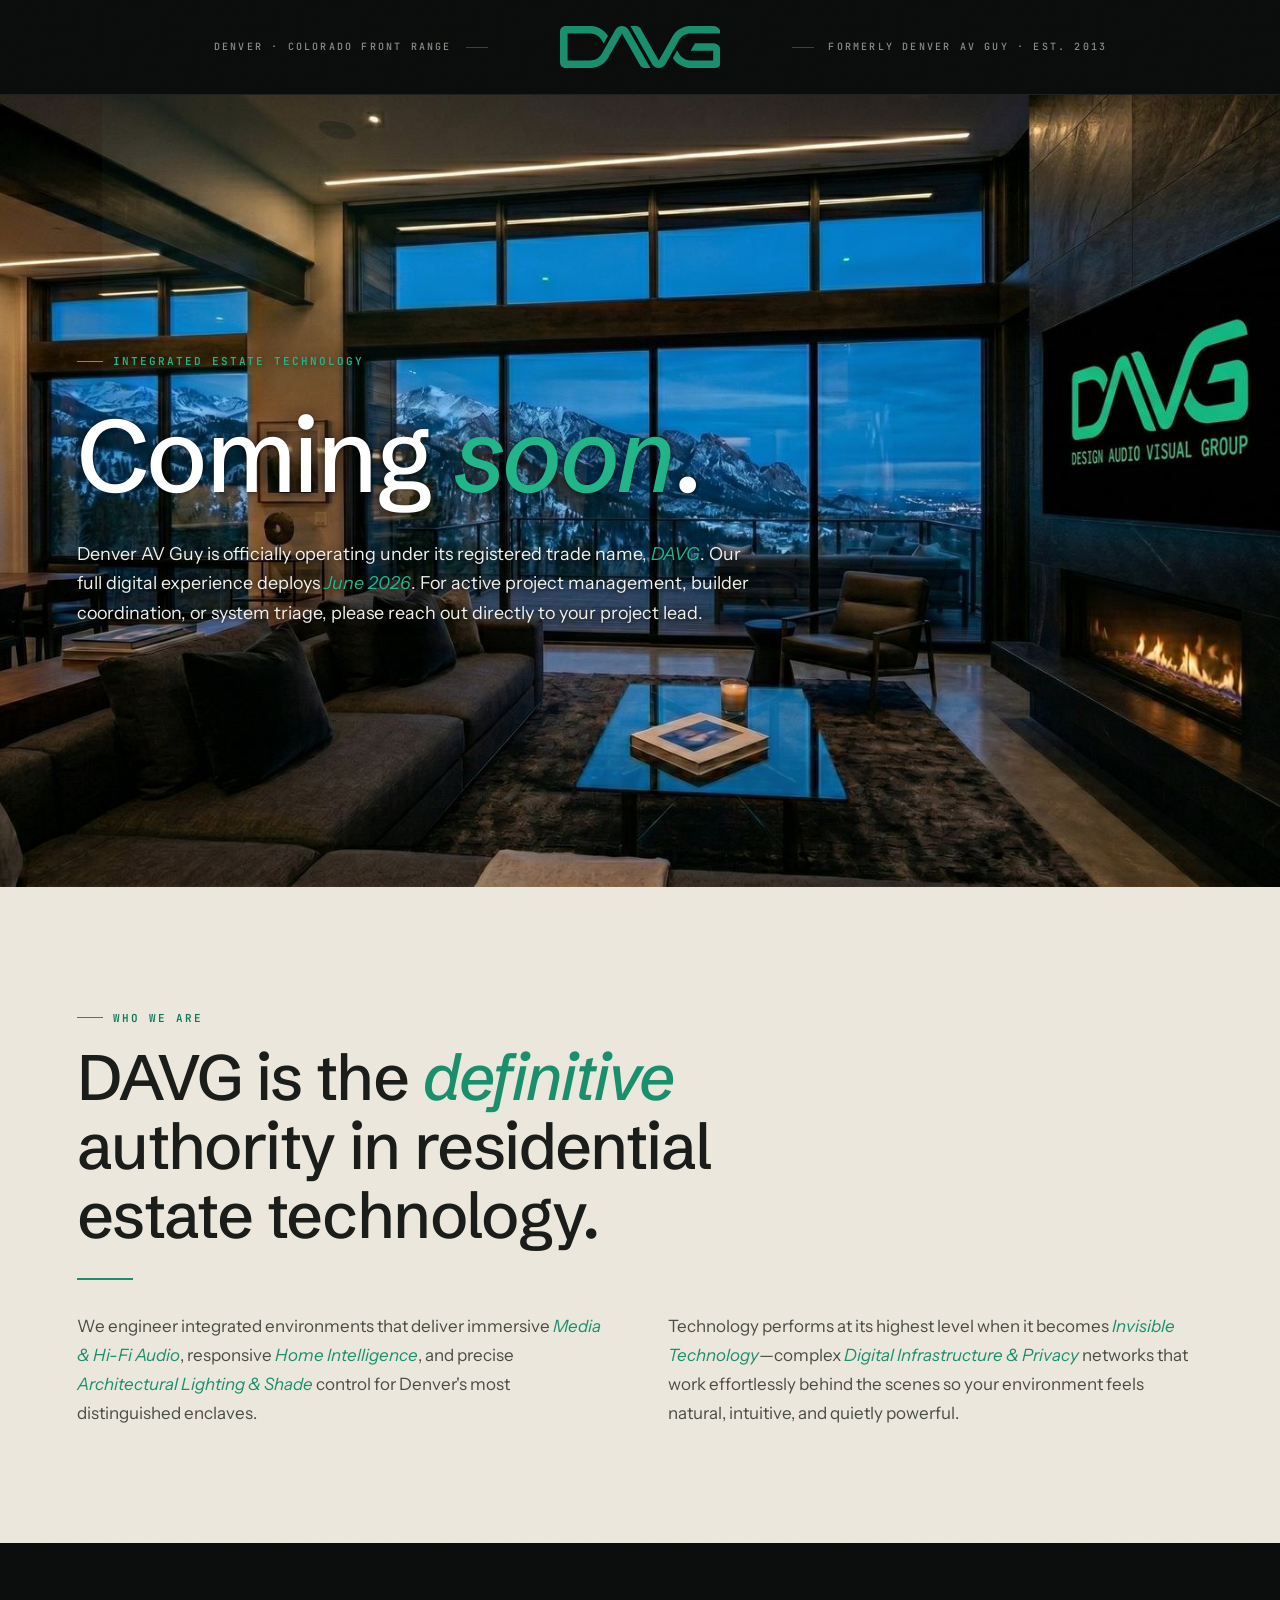
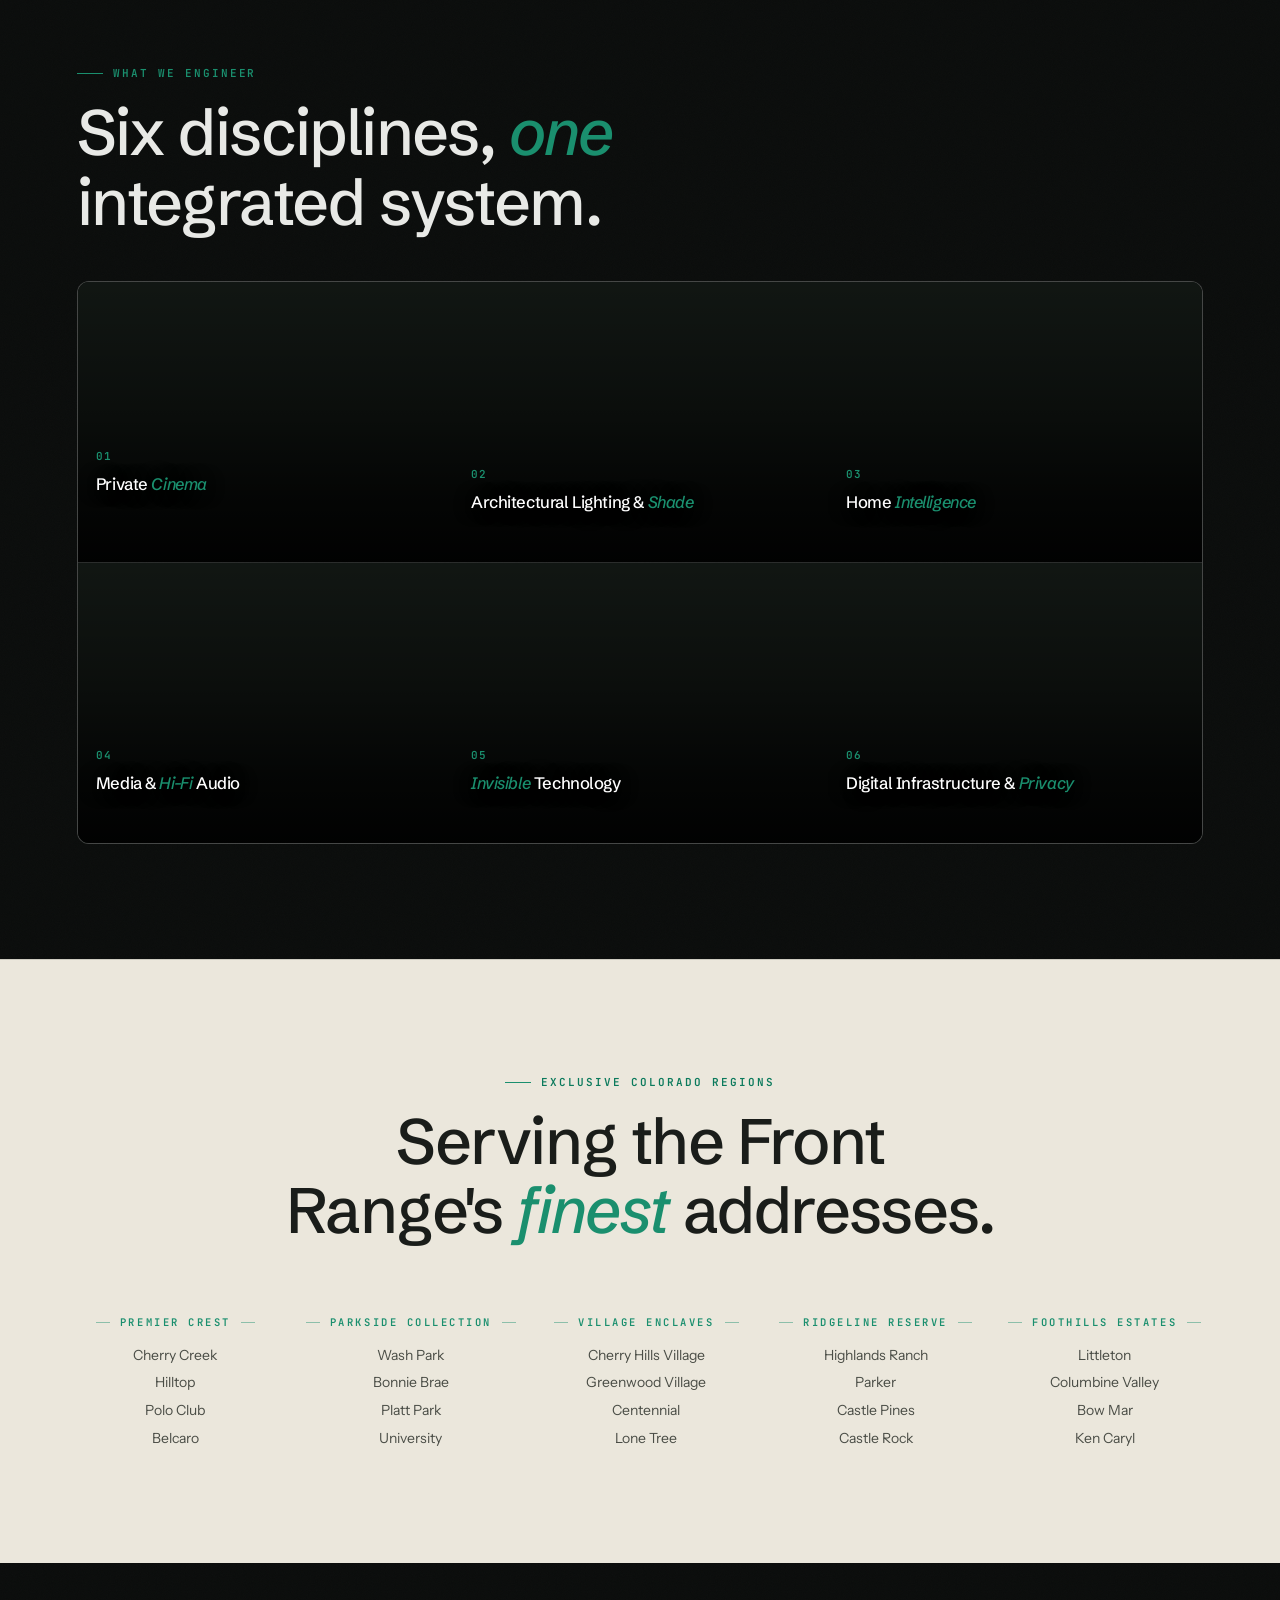
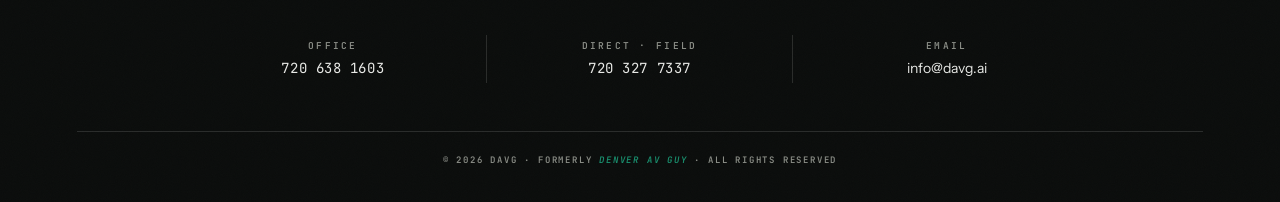
==== commit 81b3ecbc: "Remove base64 images — replace with external files" ====
--- a/index.html
+++ b/index.html
@@ -32,8 +32,8 @@
   <meta name="twitter:image:alt"   content="DAVG — Integrated Estate Technology, Coming June 2026">
 
   <!-- Favicons (embedded as base64 — no external requests) -->
-  <link rel="icon" type="image/png" sizes="32x32" href="[data-uri]">
-  <link rel="apple-touch-icon" sizes="180x180" href="[data-uri]">
+  <link rel="icon" href="/og-image.jpg">
+  <link rel="apple-touch-icon" href="/og-image.jpg">
   <meta name="theme-color" content="#0A0C0B">
   <link rel="canonical" href="https://davg.ai/">
 
@@ -366,7 +366,7 @@
     min-height: 88vh;
     display: flex; align-items: center;
     position: relative;
-    background-image: url('[data-uri]');
+    background-image: url('/img/hero-bg.jpg');
     background-size: cover;
     background-position: center;
     background-repeat: no-repeat;
@@ -763,7 +763,7 @@
       <div class="services-grid">
 
         <div class="svc">
-          <div class="svc__bg" style="background-image:url('[data-uri]